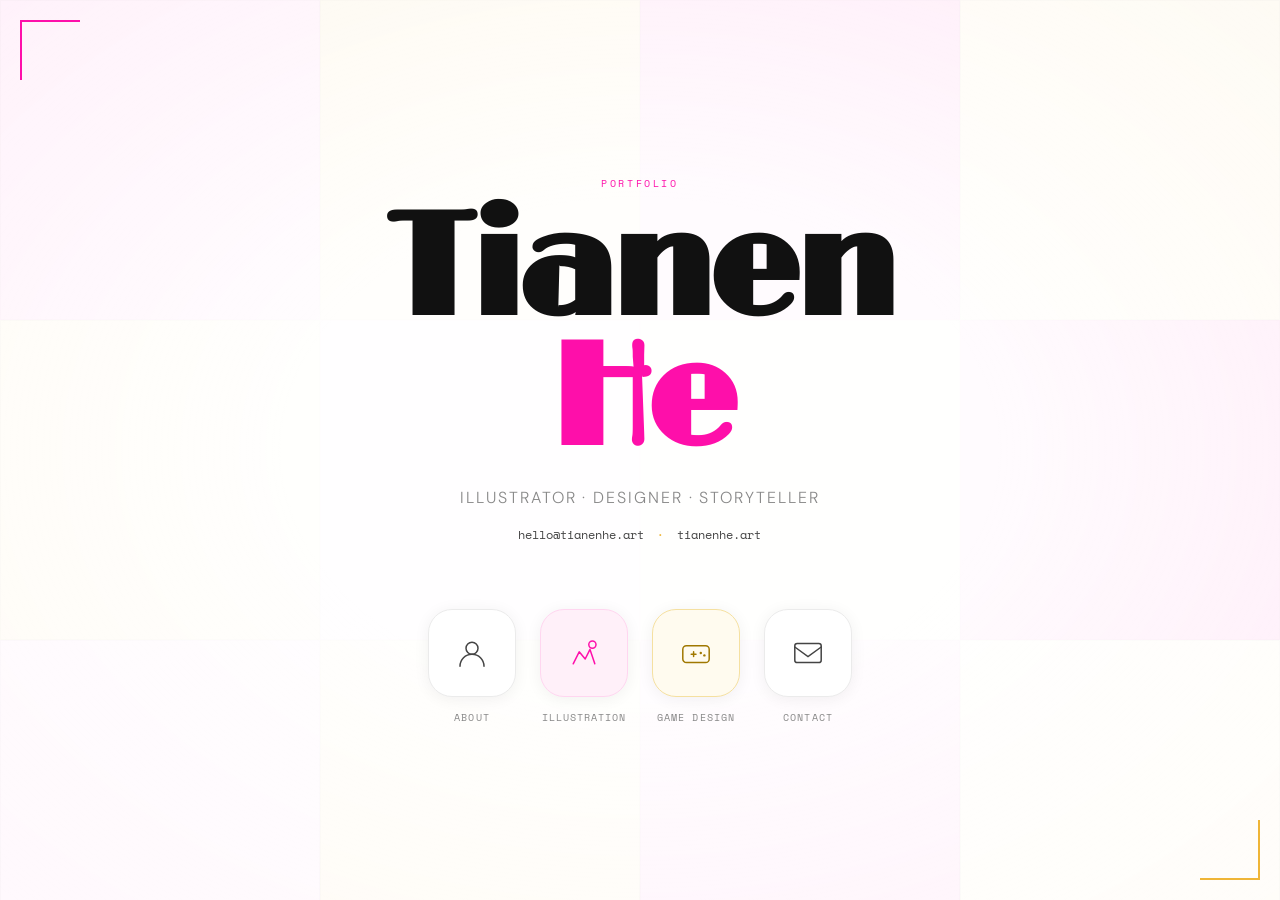
==== index.html @ 762a25a2 "Add files via upload" ====
<!DOCTYPE html>
<html lang="en">
<head>
  <meta charset="UTF-8" />
  <meta name="viewport" content="width=device-width, initial-scale=1.0"/>
  <title>Tianen He — Artist & Designer</title>
  <link rel="stylesheet" href="css/global.css"/>
  <link rel="stylesheet" href="css/home.css"/>
  <link rel="preconnect" href="https://fonts.googleapis.com">
  <link rel="preconnect" href="https://fonts.gstatic.com" crossorigin>
  <link href="https://fonts.googleapis.com/css2?family=Limelight&family=DM+Sans:wght@300;400;500&family=Space+Mono:wght@400;700&display=swap" rel="stylesheet">
</head>
<body class="home-page">

  <!-- Scrolling Grid Background -->
  <div class="grid-bg" id="gridBg">
    <div class="grid-track grid-track--1">
      <div class="grid-item" style="background:#fe0faa22"></div>
      <div class="grid-item" style="background:#efb53722"></div>
      <div class="grid-item" style="background:#fe0faa11"></div>
      <div class="grid-item" style="background:#efb53733"></div>
      <div class="grid-item" style="background:#fe0faa22"></div>
      <div class="grid-item" style="background:#efb53711"></div>
      <div class="grid-item" style="background:#fe0faa33"></div>
      <div class="grid-item" style="background:#efb53722"></div>
      <!-- duplicate for seamless loop -->
      <div class="grid-item" style="background:#fe0faa22"></div>
      <div class="grid-item" style="background:#efb53722"></div>
      <div class="grid-item" style="background:#fe0faa11"></div>
      <div class="grid-item" style="background:#efb53733"></div>
      <div class="grid-item" style="background:#fe0faa22"></div>
      <div class="grid-item" style="background:#efb53711"></div>
      <div class="grid-item" style="background:#fe0faa33"></div>
      <div class="grid-item" style="background:#efb53722"></div>
    </div>
    <div class="grid-track grid-track--2">
      <div class="grid-item" style="background:#efb53733"></div>
      <div class="grid-item" style="background:#fe0faa11"></div>
      <div class="grid-item" style="background:#efb53722"></div>
      <div class="grid-item" style="background:#fe0faa33"></div>
      <div class="grid-item" style="background:#efb53711"></div>
      <div class="grid-item" style="background:#fe0faa22"></div>
      <div class="grid-item" style="background:#efb53733"></div>
      <div class="grid-item" style="background:#fe0faa11"></div>
      <div class="grid-item" style="background:#efb53733"></div>
      <div class="grid-item" style="background:#fe0faa11"></div>
      <div class="grid-item" style="background:#efb53722"></div>
      <div class="grid-item" style="background:#fe0faa33"></div>
      <div class="grid-item" style="background:#efb53711"></div>
      <div class="grid-item" style="background:#fe0faa22"></div>
      <div class="grid-item" style="background:#efb53733"></div>
      <div class="grid-item" style="background:#fe0faa11"></div>
    </div>
    <div class="grid-track grid-track--3">
      <div class="grid-item" style="background:#fe0faa33"></div>
      <div class="grid-item" style="background:#efb53711"></div>
      <div class="grid-item" style="background:#fe0faa22"></div>
      <div class="grid-item" style="background:#efb53733"></div>
      <div class="grid-item" style="background:#fe0faa11"></div>
      <div class="grid-item" style="background:#efb53722"></div>
      <div class="grid-item" style="background:#fe0faa33"></div>
      <div class="grid-item" style="background:#efb53711"></div>
      <div class="grid-item" style="background:#fe0faa33"></div>
      <div class="grid-item" style="background:#efb53711"></div>
      <div class="grid-item" style="background:#fe0faa22"></div>
      <div class="grid-item" style="background:#efb53733"></div>
      <div class="grid-item" style="background:#fe0faa11"></div>
      <div class="grid-item" style="background:#efb53722"></div>
      <div class="grid-item" style="background:#fe0faa33"></div>
      <div class="grid-item" style="background:#efb53711"></div>
    </div>
    <div class="grid-track grid-track--4">
      <div class="grid-item" style="background:#efb53722"></div>
      <div class="grid-item" style="background:#fe0faa33"></div>
      <div class="grid-item" style="background:#efb53711"></div>
      <div class="grid-item" style="background:#fe0faa22"></div>
      <div class="grid-item" style="background:#efb53733"></div>
      <div class="grid-item" style="background:#fe0faa11"></div>
      <div class="grid-item" style="background:#efb53722"></div>
      <div class="grid-item" style="background:#fe0faa33"></div>
      <div class="grid-item" style="background:#efb53722"></div>
      <div class="grid-item" style="background:#fe0faa33"></div>
      <div class="grid-item" style="background:#efb53711"></div>
      <div class="grid-item" style="background:#fe0faa22"></div>
      <div class="grid-item" style="background:#efb53733"></div>
      <div class="grid-item" style="background:#fe0faa11"></div>
      <div class="grid-item" style="background:#efb53722"></div>
      <div class="grid-item" style="background:#fe0faa33"></div>
    </div>
  </div>

  <!-- Center Content -->
  <main class="home-main">
    <div class="home-identity">
      <p class="home-label">Portfolio</p>
      <h1 class="home-name">Tianen<br/><em>He</em></h1>
      <p class="home-tagline">Illustrator · Designer · Storyteller</p>
      <p class="home-contact-line">
        <a href="mailto:hello@tianenhe.art">hello@tianenhe.art</a>
        <span class="dot">·</span>
        <span>tianenhe.art</span>
      </p>
    </div>

    <!-- Icon Navigation -->
    <nav class="icon-nav">
      <a href="about.html" class="icon-nav__item">
        <div class="icon-nav__icon">
          <svg viewBox="0 0 60 60" fill="none" xmlns="http://www.w3.org/2000/svg">
            <circle cx="30" cy="22" r="10" stroke="currentColor" stroke-width="2.5"/>
            <path d="M10 52c0-11.046 8.954-20 20-20s20 8.954 20 20" stroke="currentColor" stroke-width="2.5" stroke-linecap="round"/>
          </svg>
        </div>
        <span class="icon-nav__label">About</span>
      </a>

      <a href="illustration.html" class="icon-nav__item icon-nav__item--pink">
        <div class="icon-nav__icon">
          <svg viewBox="0 0 60 60" fill="none" xmlns="http://www.w3.org/2000/svg">
            <path d="M12 48L22 28l10 12 8-16 8 24" stroke="currentColor" stroke-width="2.5" stroke-linecap="round" stroke-linejoin="round"/>
            <circle cx="44" cy="16" r="6" stroke="currentColor" stroke-width="2.5"/>
          </svg>
        </div>
        <span class="icon-nav__label">Illustration</span>
      </a>

      <a href="game.html" class="icon-nav__item icon-nav__item--gold">
        <div class="icon-nav__icon">
          <svg viewBox="0 0 60 60" fill="none" xmlns="http://www.w3.org/2000/svg">
            <rect x="8" y="18" width="44" height="28" rx="6" stroke="currentColor" stroke-width="2.5"/>
            <path d="M22 32h8M26 28v8" stroke="currentColor" stroke-width="2.5" stroke-linecap="round"/>
            <circle cx="38" cy="30" r="2" fill="currentColor"/>
            <circle cx="44" cy="34" r="2" fill="currentColor"/>
          </svg>
        </div>
        <span class="icon-nav__label">Game Design</span>
      </a>

      <a href="contact.html" class="icon-nav__item">
        <div class="icon-nav__icon">
          <svg viewBox="0 0 60 60" fill="none" xmlns="http://www.w3.org/2000/svg">
            <rect x="8" y="14" width="44" height="32" rx="4" stroke="currentColor" stroke-width="2.5"/>
            <path d="M8 20l22 16 22-16" stroke="currentColor" stroke-width="2.5" stroke-linecap="round"/>
          </svg>
        </div>
        <span class="icon-nav__label">Contact</span>
      </a>
    </nav>
  </main>

  <!-- Decorative corner accents -->
  <div class="corner corner--tl"></div>
  <div class="corner corner--br"></div>

  <script src="js/home.js"></script>
</body>
</html>
---- css/global.css ----
/* ===== GLOBAL STYLES ===== */
*, *::before, *::after { box-sizing: border-box; margin: 0; padding: 0; }

:root {
  --pink: #fe0faa;
  --gold: #efb537;
  --white: #ffffff;
  --off-white: #fafaf8;
  --ink: #111111;
  --ink-light: #444444;
  --ink-muted: #888888;
  --pink-light: #fff0f9;
  --gold-light: #fffbef;
  --font-display: 'Limelight', 'Playfair Display', Georgia, serif;
  --font-body: 'DM Sans', sans-serif;
  --font-mono: 'Space Mono', monospace;
  --nav-h: 64px;
}

html { scroll-behavior: smooth; }

body {
  font-family: var(--font-body);
  color: var(--ink);
  background: var(--white);
  min-height: 100vh;
  overflow-x: hidden;
}

a { text-decoration: none; color: inherit; }

img { display: block; width: 100%; height: 100%; object-fit: cover; }

/* ===== INNER PAGE NAVBAR ===== */
.inner-nav {
  position: fixed;
  top: 0; left: 0; right: 0;
  height: var(--nav-h);
  background: var(--white);
  border-bottom: 1.5px solid #f0f0f0;
  display: flex;
  align-items: center;
  justify-content: space-between;
  padding: 0 40px;
  z-index: 100;
  backdrop-filter: blur(10px);
}

.inner-nav__logo {
  font-family: var(--font-display);
  font-weight: 900;
  font-size: 1.25rem;
  letter-spacing: -0.02em;
}
.inner-nav__logo span { color: var(--pink); }

.inner-nav__links {
  display: flex;
  gap: 36px;
  list-style: none;
}

.inner-nav__links a {
  font-family: var(--font-mono);
  font-size: 0.75rem;
  letter-spacing: 0.08em;
  text-transform: uppercase;
  color: var(--ink-light);
  transition: color 0.2s;
  position: relative;
}

.inner-nav__links a::after {
  content: '';
  position: absolute;
  bottom: -4px; left: 0;
  width: 0; height: 1.5px;
  background: var(--pink);
  transition: width 0.25s ease;
}

.inner-nav__links a:hover { color: var(--ink); }
.inner-nav__links a:hover::after { width: 100%; }
.inner-nav__links a.active { color: var(--pink); }
.inner-nav__links a.active::after { width: 100%; }

/* ===== PAGE WRAPPER ===== */
.page-wrapper {
  padding-top: var(--nav-h);
  min-height: 100vh;
}

/* ===== PAGE HEADER ===== */
.page-header {
  padding: 80px 40px 60px;
  border-bottom: 1.5px solid #f0f0f0;
  position: relative;
  overflow: hidden;
}

.page-header__eyebrow {
  font-family: var(--font-mono);
  font-size: 0.7rem;
  letter-spacing: 0.15em;
  text-transform: uppercase;
  color: var(--pink);
  margin-bottom: 16px;
}

.page-header__title {
  font-family: var(--font-display);
  font-size: clamp(3rem, 8vw, 6rem);
  font-weight: 900;
  line-height: 0.95;
  letter-spacing: -0.03em;
}

.page-header__title em {
  font-style: normal;
  color: var(--pink);
}

.page-header__title .gold { color: var(--gold); }

.page-header__deco {
  position: absolute;
  right: 40px; top: 50%;
  transform: translateY(-50%);
  font-family: var(--font-display);
  font-size: 12rem;
  font-weight: 900;
  font-style: italic;
  color: transparent;
  -webkit-text-stroke: 1px #f0f0f0;
  pointer-events: none;
  line-height: 1;
}

/* ===== FOOTER ===== */
.site-footer {
  border-top: 1.5px solid #f0f0f0;
  padding: 40px;
  display: flex;
  justify-content: space-between;
  align-items: center;
  flex-wrap: wrap;
  gap: 16px;
  background: var(--off-white);
}

.site-footer__name {
  font-family: var(--font-display);
  font-weight: 700;
  font-size: 1rem;
}

.site-footer__contact {
  font-family: var(--font-mono);
  font-size: 0.7rem;
  color: var(--ink-muted);
  letter-spacing: 0.05em;
  display: flex;
  gap: 24px;
  flex-wrap: wrap;
}

.site-footer__contact a:hover { color: var(--pink); }

.site-footer__copy {
  font-family: var(--font-mono);
  font-size: 0.65rem;
  color: var(--ink-muted);
  letter-spacing: 0.05em;
}

/* ===== PLACEHOLDER IMAGE ===== */
.placeholder-img {
  background: linear-gradient(135deg, var(--pink-light) 0%, var(--gold-light) 100%);
  display: flex;
  align-items: center;
  justify-content: center;
  font-family: var(--font-mono);
  font-size: 0.65rem;
  color: var(--ink-muted);
  letter-spacing: 0.1em;
}

/* ===== PILL TAG ===== */
.pill {
  display: inline-block;
  padding: 4px 12px;
  border-radius: 100px;
  font-family: var(--font-mono);
  font-size: 0.65rem;
  letter-spacing: 0.1em;
  text-transform: uppercase;
  background: var(--pink-light);
  color: var(--pink);
  border: 1px solid #ffd6f0;
}
.pill--gold {
  background: var(--gold-light);
  color: #a07800;
  border-color: #f5e0a0;
}

/* ===== SCROLL FADE IN ===== */
.fade-in {
  opacity: 0;
  transform: translateY(24px);
  transition: opacity 0.6s ease, transform 0.6s ease;
}
.fade-in.visible {
  opacity: 1;
  transform: translateY(0);
}

@media (max-width: 768px) {
  .inner-nav { padding: 0 20px; }
  .inner-nav__links { gap: 20px; }
  .page-header { padding: 60px 20px 40px; }
  .page-header__deco { display: none; }
  .site-footer { padding: 30px 20px; flex-direction: column; align-items: flex-start; }
}
---- css/home.css ----
/* ===== HOME PAGE ===== */
.home-page {
  background: var(--white);
  overflow: hidden;
}

/* Grid Background */
.grid-bg {
  position: fixed;
  inset: 0;
  display: grid;
  grid-template-columns: repeat(4, 1fr);
  gap: 0;
  z-index: 0;
  pointer-events: none;
}

.grid-track {
  display: flex;
  flex-direction: column;
  gap: 0;
  will-change: transform;
}

.grid-track--1 { animation: scrollDown 18s linear infinite; }
.grid-track--2 { animation: scrollUp 22s linear infinite; }
.grid-track--3 { animation: scrollDown 26s linear infinite; }
.grid-track--4 { animation: scrollUp 20s linear infinite; }

.grid-item {
  width: 100%;
  aspect-ratio: 1;
  border: 0.5px solid rgba(0,0,0,0.04);
  transition: background 0.3s;
}

@keyframes scrollDown {
  from { transform: translateY(0); }
  to { transform: translateY(-50%); }
}

@keyframes scrollUp {
  from { transform: translateY(-50%); }
  to { transform: translateY(0); }
}

/* Center Overlay for readability */
.home-page::before {
  content: '';
  position: fixed;
  inset: 0;
  background: radial-gradient(ellipse 70% 70% at 50% 50%, rgba(255,255,255,0.92) 40%, rgba(255,255,255,0.6) 100%);
  z-index: 1;
  pointer-events: none;
}

/* Main Content */
.home-main {
  position: relative;
  z-index: 2;
  min-height: 100vh;
  display: flex;
  flex-direction: column;
  align-items: center;
  justify-content: center;
  padding: 40px 20px;
  gap: 64px;
}

/* Identity Block */
.home-identity {
  text-align: center;
  animation: fadeUp 0.9s cubic-bezier(0.16, 1, 0.3, 1) both;
}

.home-label {
  font-family: var(--font-mono);
  font-size: 0.65rem;
  letter-spacing: 0.25em;
  text-transform: uppercase;
  color: var(--pink);
  margin-bottom: 16px;
}

.home-name {
  font-family: var(--font-display);
  font-weight: 900;
  font-size: clamp(4rem, 14vw, 9rem);
  line-height: 0.9;
  letter-spacing: -0.04em;
  color: var(--ink);
  margin-bottom: 20px;
}

.home-name em {
  font-style: normal;
  color: var(--pink);
  display: block;
}

.home-tagline {
  font-family: var(--font-body);
  font-size: clamp(0.85rem, 2vw, 1rem);
  font-weight: 300;
  color: var(--ink-muted);
  letter-spacing: 0.12em;
  text-transform: uppercase;
  margin-bottom: 16px;
}

.home-contact-line {
  font-family: var(--font-mono);
  font-size: 0.75rem;
  color: var(--ink-light);
  display: flex;
  gap: 12px;
  justify-content: center;
  align-items: center;
  flex-wrap: wrap;
}

.home-contact-line a:hover { color: var(--pink); }

.dot { color: var(--gold); font-size: 1.2em; }

/* Icon Navigation */
.icon-nav {
  display: flex;
  gap: 24px;
  flex-wrap: wrap;
  justify-content: center;
  animation: fadeUp 0.9s 0.15s cubic-bezier(0.16, 1, 0.3, 1) both;
}

.icon-nav__item {
  display: flex;
  flex-direction: column;
  align-items: center;
  gap: 12px;
  cursor: pointer;
  transition: transform 0.3s cubic-bezier(0.34, 1.56, 0.64, 1);
}

.icon-nav__item:hover { transform: translateY(-6px); }

.icon-nav__icon {
  width: 88px;
  height: 88px;
  border-radius: 24px;
  background: var(--white);
  border: 1.5px solid #ebebeb;
  display: flex;
  align-items: center;
  justify-content: center;
  color: var(--ink-light);
  transition: all 0.3s ease;
  box-shadow: 0 2px 16px rgba(0,0,0,0.06);
}

.icon-nav__icon svg { width: 36px; height: 36px; }

.icon-nav__item:hover .icon-nav__icon {
  border-color: var(--pink);
  color: var(--pink);
  box-shadow: 0 8px 32px rgba(254, 15, 170, 0.15);
  background: var(--pink-light);
}

.icon-nav__item--pink .icon-nav__icon {
  background: var(--pink-light);
  border-color: #ffd6f0;
  color: var(--pink);
}

.icon-nav__item--pink:hover .icon-nav__icon {
  background: var(--pink);
  color: var(--white);
  box-shadow: 0 8px 32px rgba(254, 15, 170, 0.3);
}

.icon-nav__item--gold .icon-nav__icon {
  background: var(--gold-light);
  border-color: #f5e0a0;
  color: #a07800;
}

.icon-nav__item--gold:hover .icon-nav__icon {
  background: var(--gold);
  color: var(--white);
  box-shadow: 0 8px 32px rgba(239, 181, 55, 0.35);
}

.icon-nav__label {
  font-family: var(--font-mono);
  font-size: 0.65rem;
  letter-spacing: 0.1em;
  text-transform: uppercase;
  color: var(--ink-muted);
  transition: color 0.2s;
}

.icon-nav__item:hover .icon-nav__label { color: var(--ink); }

/* Corner Accents */
.corner {
  position: fixed;
  width: 60px; height: 60px;
  z-index: 2;
  pointer-events: none;
}

.corner--tl {
  top: 20px; left: 20px;
  border-top: 2px solid var(--pink);
  border-left: 2px solid var(--pink);
}

.corner--br {
  bottom: 20px; right: 20px;
  border-bottom: 2px solid var(--gold);
  border-right: 2px solid var(--gold);
}

@keyframes fadeUp {
  from { opacity: 0; transform: translateY(32px); }
  to { opacity: 1; transform: translateY(0); }
}

@media (max-width: 600px) {
  .icon-nav { gap: 16px; }
  .icon-nav__icon { width: 72px; height: 72px; border-radius: 20px; }
  .icon-nav__icon svg { width: 28px; height: 28px; }
}
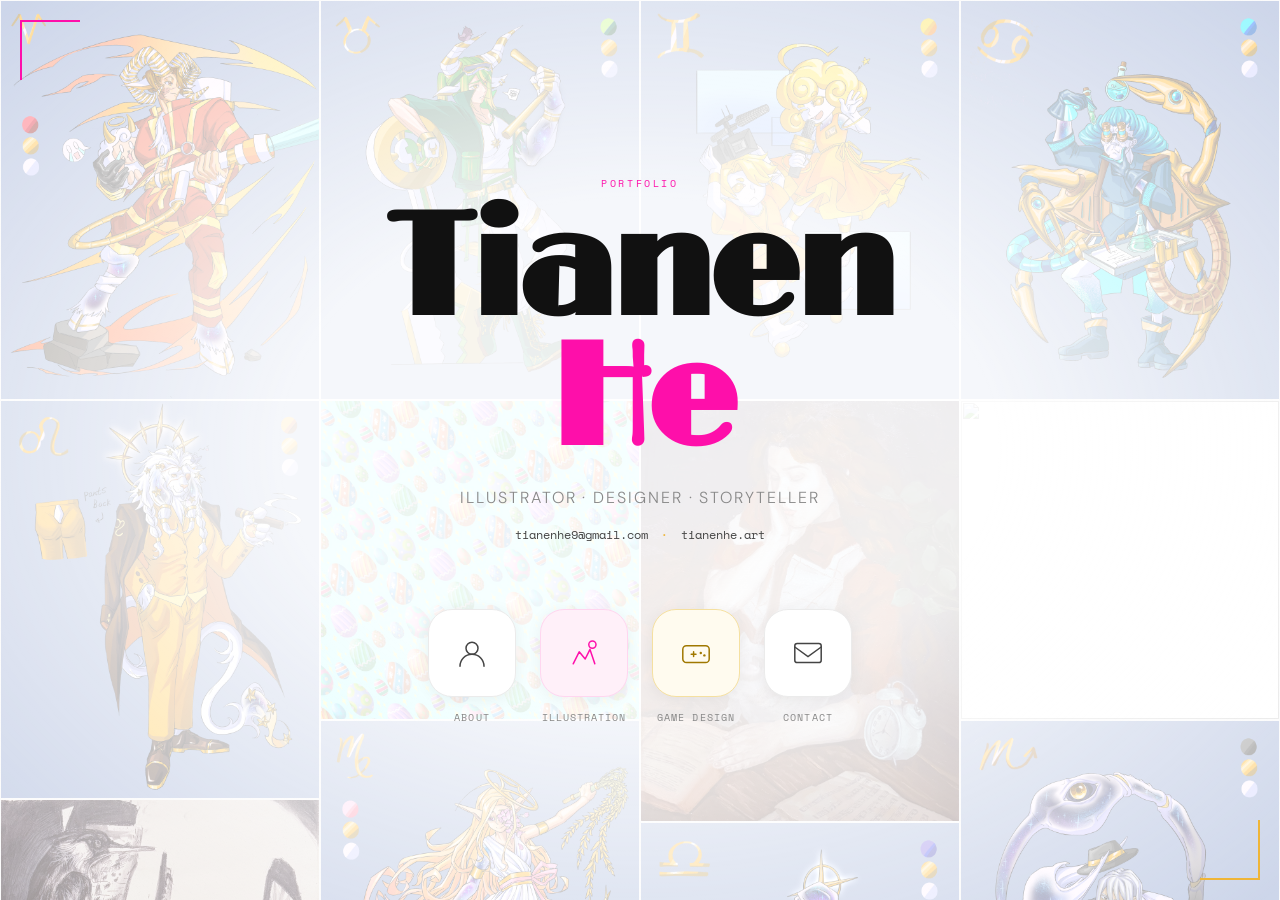
==== commit 41f6fa2b: "Refactor index.html for image backgrounds and contact email Updated the HTML structure and replaced " ====
--- a/index.html
+++ b/index.html
@@ -1,4 +1,4 @@
-<!DOCTYPE html>
+ <!DOCTYPE html>
 <html lang="en">
 <head>
   <meta charset="UTF-8" />
@@ -12,80 +12,64 @@
 </head>
 <body class="home-page">
 
-  <!-- Scrolling Grid Background -->
+  <!-- Scrolling Grid Background with real artwork -->
   <div class="grid-bg" id="gridBg">
     <div class="grid-track grid-track--1">
-      <div class="grid-item" style="background:#fe0faa22"></div>
-      <div class="grid-item" style="background:#efb53722"></div>
-      <div class="grid-item" style="background:#fe0faa11"></div>
-      <div class="grid-item" style="background:#efb53733"></div>
-      <div class="grid-item" style="background:#fe0faa22"></div>
-      <div class="grid-item" style="background:#efb53711"></div>
-      <div class="grid-item" style="background:#fe0faa33"></div>
-      <div class="grid-item" style="background:#efb53722"></div>
+      <div class="grid-item"><img src="images/character-01.png" alt=""/></div>
+      <div class="grid-item"><img src="images/character-05.png" alt=""/></div>
+      <div class="grid-item"><img src="images/drawing_1.jpg" alt=""/></div>
+      <div class="grid-item"><img src="images/product-3.jpg" alt=""/></div>
+      <div class="grid-item"><img src="images/character-09.png" alt=""/></div>
+      <div class="grid-item"><img src="images/oil_painting_1.jpg" alt=""/></div>
       <!-- duplicate for seamless loop -->
-      <div class="grid-item" style="background:#fe0faa22"></div>
-      <div class="grid-item" style="background:#efb53722"></div>
-      <div class="grid-item" style="background:#fe0faa11"></div>
-      <div class="grid-item" style="background:#efb53733"></div>
-      <div class="grid-item" style="background:#fe0faa22"></div>
-      <div class="grid-item" style="background:#efb53711"></div>
-      <div class="grid-item" style="background:#fe0faa33"></div>
-      <div class="grid-item" style="background:#efb53722"></div>
+      <div class="grid-item"><img src="images/character-01.png" alt=""/></div>
+      <div class="grid-item"><img src="images/character-05.png" alt=""/></div>
+      <div class="grid-item"><img src="images/drawing_1.jpg" alt=""/></div>
+      <div class="grid-item"><img src="images/product-3.jpg" alt=""/></div>
+      <div class="grid-item"><img src="images/character-09.png" alt=""/></div>
+      <div class="grid-item"><img src="images/oil_painting_1.jpg" alt=""/></div>
     </div>
     <div class="grid-track grid-track--2">
-      <div class="grid-item" style="background:#efb53733"></div>
-      <div class="grid-item" style="background:#fe0faa11"></div>
-      <div class="grid-item" style="background:#efb53722"></div>
-      <div class="grid-item" style="background:#fe0faa33"></div>
-      <div class="grid-item" style="background:#efb53711"></div>
-      <div class="grid-item" style="background:#fe0faa22"></div>
-      <div class="grid-item" style="background:#efb53733"></div>
-      <div class="grid-item" style="background:#fe0faa11"></div>
-      <div class="grid-item" style="background:#efb53733"></div>
-      <div class="grid-item" style="background:#fe0faa11"></div>
-      <div class="grid-item" style="background:#efb53722"></div>
-      <div class="grid-item" style="background:#fe0faa33"></div>
-      <div class="grid-item" style="background:#efb53711"></div>
-      <div class="grid-item" style="background:#fe0faa22"></div>
-      <div class="grid-item" style="background:#efb53733"></div>
-      <div class="grid-item" style="background:#fe0faa11"></div>
+      <div class="grid-item"><img src="images/character-02.png" alt=""/></div>
+      <div class="grid-item"><img src="images/product-1-1-page-001.jpg" alt=""/></div>
+      <div class="grid-item"><img src="images/character-06.png" alt=""/></div>
+      <div class="grid-item"><img src="images/drawing-2.jpg" alt=""/></div>
+      <div class="grid-item"><img src="images/character-10.png" alt=""/></div>
+      <div class="grid-item"><img src="images/product-4-page-001.jpg" alt=""/></div>
+      <div class="grid-item"><img src="images/character-02.png" alt=""/></div>
+      <div class="grid-item"><img src="images/product-1-1-page-001.jpg" alt=""/></div>
+      <div class="grid-item"><img src="images/character-06.png" alt=""/></div>
+      <div class="grid-item"><img src="images/drawing-2.jpg" alt=""/></div>
+      <div class="grid-item"><img src="images/character-10.png" alt=""/></div>
+      <div class="grid-item"><img src="images/product-4-page-001.jpg" alt=""/></div>
     </div>
     <div class="grid-track grid-track--3">
-      <div class="grid-item" style="background:#fe0faa33"></div>
-      <div class="grid-item" style="background:#efb53711"></div>
-      <div class="grid-item" style="background:#fe0faa22"></div>
-      <div class="grid-item" style="background:#efb53733"></div>
-      <div class="grid-item" style="background:#fe0faa11"></div>
-      <div class="grid-item" style="background:#efb53722"></div>
-      <div class="grid-item" style="background:#fe0faa33"></div>
-      <div class="grid-item" style="background:#efb53711"></div>
-      <div class="grid-item" style="background:#fe0faa33"></div>
-      <div class="grid-item" style="background:#efb53711"></div>
-      <div class="grid-item" style="background:#fe0faa22"></div>
-      <div class="grid-item" style="background:#efb53733"></div>
-      <div class="grid-item" style="background:#fe0faa11"></div>
-      <div class="grid-item" style="background:#efb53722"></div>
-      <div class="grid-item" style="background:#fe0faa33"></div>
-      <div class="grid-item" style="background:#efb53711"></div>
+      <div class="grid-item"><img src="images/character-03.png" alt=""/></div>
+      <div class="grid-item"><img src="images/oil_painting_2.jpg" alt=""/></div>
+      <div class="grid-item"><img src="images/character-07.png" alt=""/></div>
+      <div class="grid-item"><img src="images/product-2-1.png" alt=""/></div>
+      <div class="grid-item"><img src="images/character-11.png" alt=""/></div>
+      <div class="grid-item"><img src="images/drawing-3.jpg" alt=""/></div>
+      <div class="grid-item"><img src="images/character-03.png" alt=""/></div>
+      <div class="grid-item"><img src="images/oil_painting_2.jpg" alt=""/></div>
+      <div class="grid-item"><img src="images/character-07.png" alt=""/></div>
+      <div class="grid-item"><img src="images/product-2-1.png" alt=""/></div>
+      <div class="grid-item"><img src="images/character-11.png" alt=""/></div>
+      <div class="grid-item"><img src="images/drawing-3.jpg" alt=""/></div>
     </div>
     <div class="grid-track grid-track--4">
-      <div class="grid-item" style="background:#efb53722"></div>
-      <div class="grid-item" style="background:#fe0faa33"></div>
-      <div class="grid-item" style="background:#efb53711"></div>
-      <div class="grid-item" style="background:#fe0faa22"></div>
-      <div class="grid-item" style="background:#efb53733"></div>
-      <div class="grid-item" style="background:#fe0faa11"></div>
-      <div class="grid-item" style="background:#efb53722"></div>
-      <div class="grid-item" style="background:#fe0faa33"></div>
-      <div class="grid-item" style="background:#efb53722"></div>
-      <div class="grid-item" style="background:#fe0faa33"></div>
-      <div class="grid-item" style="background:#efb53711"></div>
-      <div class="grid-item" style="background:#fe0faa22"></div>
-      <div class="grid-item" style="background:#efb53733"></div>
-      <div class="grid-item" style="background:#fe0faa11"></div>
-      <div class="grid-item" style="background:#efb53722"></div>
-      <div class="grid-item" style="background:#fe0faa33"></div>
+      <div class="grid-item"><img src="images/character-04.png" alt=""/></div>
+      <div class="grid-item"><img src="images/character-2-1.png" alt=""/></div>
+      <div class="grid-item"><img src="images/character-08.png" alt=""/></div>
+      <div class="grid-item"><img src="images/product-4-page-002.jpg" alt=""/></div>
+      <div class="grid-item"><img src="images/character-12.png" alt=""/></div>
+      <div class="grid-item"><img src="images/character-2-2.png" alt=""/></div>
+      <div class="grid-item"><img src="images/character-04.png" alt=""/></div>
+      <div class="grid-item"><img src="images/character-2-1.png" alt=""/></div>
+      <div class="grid-item"><img src="images/character-08.png" alt=""/></div>
+      <div class="grid-item"><img src="images/product-4-page-002.jpg" alt=""/></div>
+      <div class="grid-item"><img src="images/character-12.png" alt=""/></div>
+      <div class="grid-item"><img src="images/character-2-2.png" alt=""/></div>
     </div>
   </div>
 
@@ -96,13 +80,12 @@
       <h1 class="home-name">Tianen<br/><em>He</em></h1>
       <p class="home-tagline">Illustrator · Designer · Storyteller</p>
       <p class="home-contact-line">
-        <a href="mailto:hello@tianenhe.art">hello@tianenhe.art</a>
+        <a href="mailto:tianenhe9@gmail.com">tianenhe9@gmail.com</a>
         <span class="dot">·</span>
         <span>tianenhe.art</span>
       </p>
     </div>
 
-    <!-- Icon Navigation -->
     <nav class="icon-nav">
       <a href="about.html" class="icon-nav__item">
         <div class="icon-nav__icon">
@@ -113,7 +96,6 @@
         </div>
         <span class="icon-nav__label">About</span>
       </a>
-
       <a href="illustration.html" class="icon-nav__item icon-nav__item--pink">
         <div class="icon-nav__icon">
           <svg viewBox="0 0 60 60" fill="none" xmlns="http://www.w3.org/2000/svg">
@@ -123,7 +105,6 @@
         </div>
         <span class="icon-nav__label">Illustration</span>
       </a>
-
       <a href="game.html" class="icon-nav__item icon-nav__item--gold">
         <div class="icon-nav__icon">
           <svg viewBox="0 0 60 60" fill="none" xmlns="http://www.w3.org/2000/svg">
@@ -135,7 +116,6 @@
         </div>
         <span class="icon-nav__label">Game Design</span>
       </a>
-
       <a href="contact.html" class="icon-nav__item">
         <div class="icon-nav__icon">
           <svg viewBox="0 0 60 60" fill="none" xmlns="http://www.w3.org/2000/svg">
@@ -148,7 +128,6 @@
     </nav>
   </main>
 
-  <!-- Decorative corner accents -->
   <div class="corner corner--tl"></div>
   <div class="corner corner--br"></div>
 
--- a/css/global.css
+++ b/css/global.css
@@ -123,17 +123,7 @@
 .page-header__title .gold { color: var(--gold); }
 
 .page-header__deco {
-  position: absolute;
-  right: 40px; top: 50%;
-  transform: translateY(-50%);
-  font-family: var(--font-display);
-  font-size: 12rem;
-  font-weight: 900;
-  font-style: italic;
-  color: transparent;
-  -webkit-text-stroke: 1px #f0f0f0;
-  pointer-events: none;
-  line-height: 1;
+  display: none;
 }
 
 /* ===== FOOTER ===== */
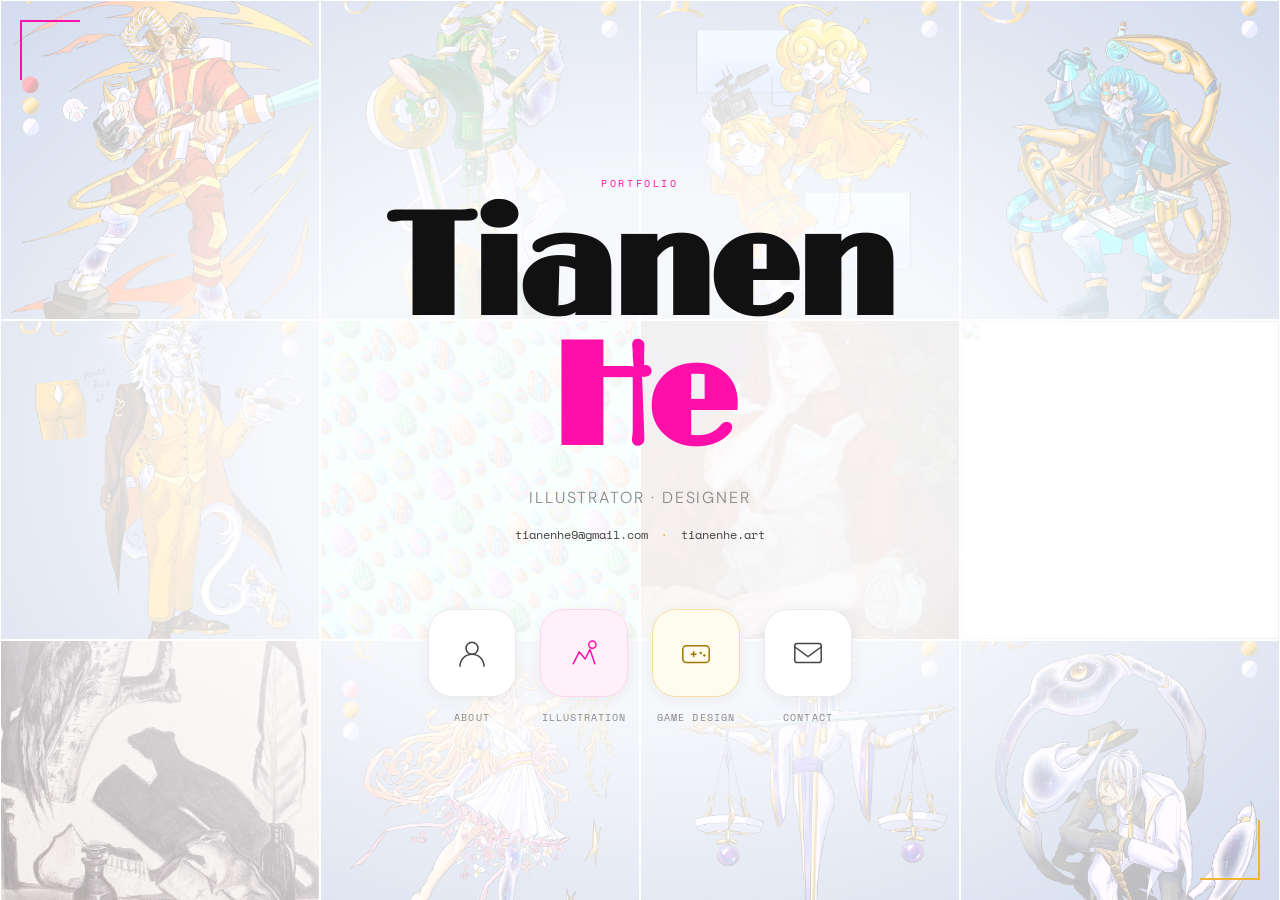
==== commit db0682a8: "Remove 'Storyteller' from home tagline" ====
--- a/index.html
+++ b/index.html
@@ -78,7 +78,7 @@
     <div class="home-identity">
       <p class="home-label">Portfolio</p>
       <h1 class="home-name">Tianen<br/><em>He</em></h1>
-      <p class="home-tagline">Illustrator · Designer · Storyteller</p>
+      <p class="home-tagline">Illustrator · Designer</p>
       <p class="home-contact-line">
         <a href="mailto:tianenhe9@gmail.com">tianenhe9@gmail.com</a>
         <span class="dot">·</span>
--- a/css/home.css
+++ b/css/home.css
@@ -1,4 +1,4 @@
-/* ===== HOME PAGE ===== */
+ /* ===== HOME PAGE ===== */
 .home-page {
   background: var(--white);
   overflow: hidden;
@@ -30,8 +30,16 @@
 .grid-item {
   width: 100%;
   aspect-ratio: 1;
-  border: 0.5px solid rgba(0,0,0,0.04);
-  transition: background 0.3s;
+  overflow: hidden;
+  border: 0.5px solid rgba(255,255,255,0.3);
+}
+
+.grid-item img {
+  width: 100%;
+  height: 100%;
+  object-fit: cover;
+  display: block;
+  opacity: 0.85;
 }
 
 @keyframes scrollDown {
@@ -44,7 +52,7 @@
   to { transform: translateY(0); }
 }
 
-/* Center Overlay for readability */
+/* Center Overlay */
 .home-page::before {
   content: '';
   position: fixed;
@@ -120,7 +128,6 @@
 }
 
 .home-contact-line a:hover { color: var(--pink); }
-
 .dot { color: var(--gold); font-size: 1.2em; }
 
 /* Icon Navigation */
@@ -209,17 +216,8 @@
   pointer-events: none;
 }
 
-.corner--tl {
-  top: 20px; left: 20px;
-  border-top: 2px solid var(--pink);
-  border-left: 2px solid var(--pink);
-}
-
-.corner--br {
-  bottom: 20px; right: 20px;
-  border-bottom: 2px solid var(--gold);
-  border-right: 2px solid var(--gold);
-}
+.corner--tl { top: 20px; left: 20px; border-top: 2px solid var(--pink); border-left: 2px solid var(--pink); }
+.corner--br { bottom: 20px; right: 20px; border-bottom: 2px solid var(--gold); border-right: 2px solid var(--gold); }
 
 @keyframes fadeUp {
   from { opacity: 0; transform: translateY(32px); }
